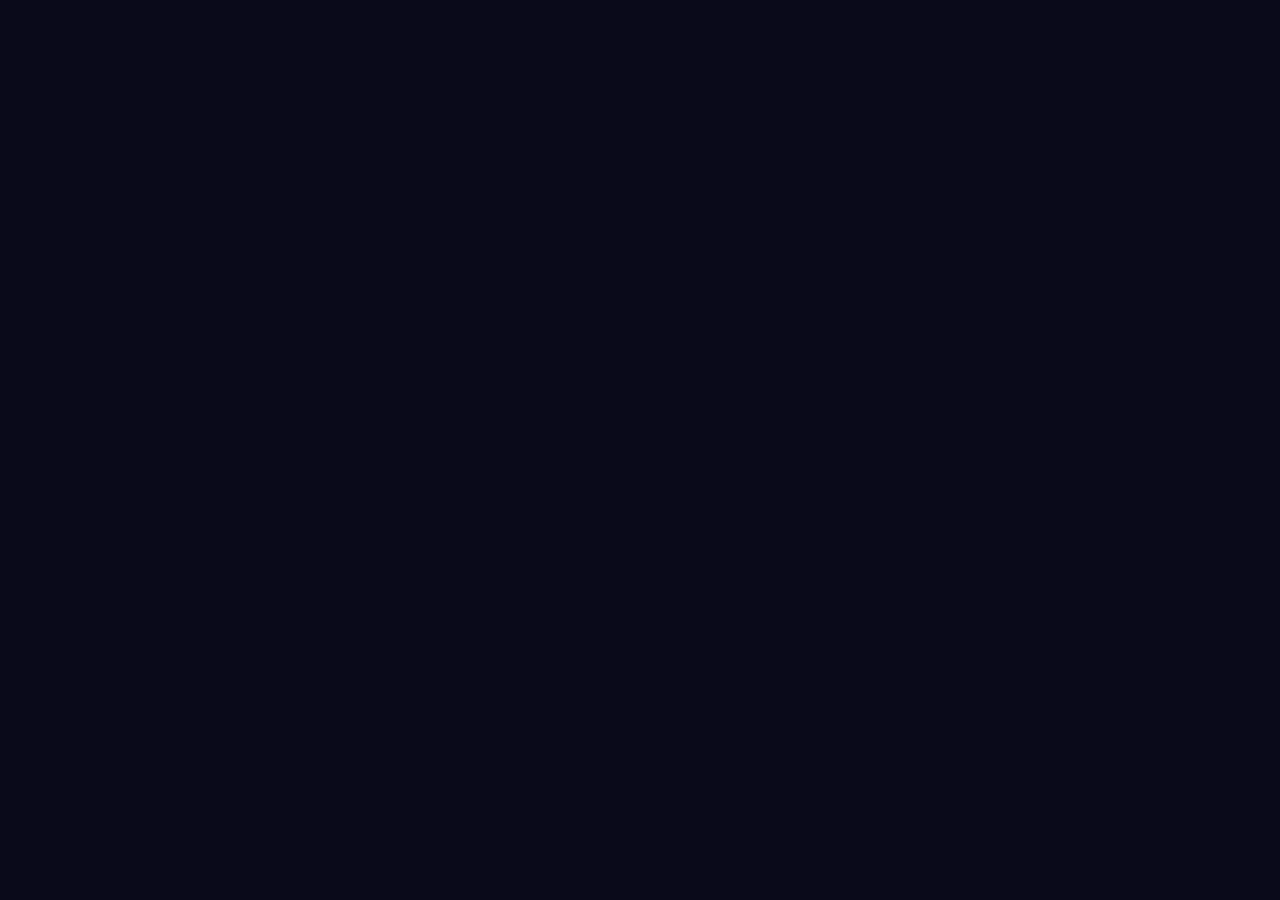
==== department/index.html @ 4e2db3f0 "department-1" ====
<!DOCTYPE html>
<html lang="ru">
  <head>
    <meta charset="UTF-8" />
    <meta name="viewport" content="width=device-width, initial-scale=1.0, maximum-scale=1.0, user-scalable=no" />
    <meta name="theme-color" content="#1a1a1a" />
    <link rel="icon" href="./icon.ico" />
    <title>Отдел Водоснабжения</title>
    <meta name="description" content="Idle-кликер про водоснабжение на Марсе" />
    <style>
      /* Nunito — округлый «конфетный» шрифт с кириллицей (Candy Crush / Funtique).
         Файлы в public/fonts/; грузятся в BootScene до старта MainScene. */
      @font-face {
        font-family: 'Nunito';
        font-style: normal;
        font-weight: 400;
        font-display: swap;
        src: url('fonts/nunito-400.ttf') format('truetype');
      }
      @font-face {
        font-family: 'Nunito';
        font-style: normal;
        font-weight: 700;
        font-display: swap;
        src: url('fonts/nunito-700.ttf') format('truetype');
      }
      /* Russo One — игровой «аркадный» шрифт для заголовков панелей (Р13).
         Один вес (400); субсет в public/fonts/ (кириллица + латиница + цифры). */
      @font-face {
        font-family: 'Russo One';
        font-style: normal;
        font-weight: 400;
        font-display: swap;
        src: url('fonts/russoone-400.ttf') format('truetype');
      }
      body {
        margin: 0;
        overflow: hidden;
        /* Фон страницы = Phaser backgroundColor (#0a0a1a): при Scale.EXPAND
           холст закрывает всё окно, но на долю секунды до/после resize и на
           случай любого зазора видно не белый, а фон игры. */
        background: #0a0a1a;
        font-family: 'Nunito', 'Segoe UI', sans-serif;
        /* Мобильные тапы: никакого браузерного выделения/зума/тап-хайлайта.
           В портрете (тач) быстрые многократные тапы иначе выставляли
           выделение «весь экран» (user-select) + dbl-tap-zoom. */
        user-select: none;
        -webkit-user-select: none;
        -ms-user-select: none;
        -webkit-tap-highlight-color: transparent;
      }
      canvas {
        display: block;
        user-select: none;
        -webkit-user-select: none;
        -ms-user-select: none;
        -webkit-tap-highlight-color: transparent;
        touch-action: none; /* Phaser сам обрабатывает тапы; браузер — нет */
      }
    </style>
    <!-- Слот для platform SDK-скрипта: vite.config.ts подставляет сюда
         скрипт нужного SDK по таргету сборки (см. TARGETS в vite.config.ts);
         для таргетов без внешнего скрипта слот остаётся пустым. -->
    
    <script type="module" crossorigin src="./assets/index-CKeennWS.js"></script>
    <link rel="modulepreload" crossorigin href="./assets/phaser-0RJB29YE.js">
  </head>
  <body>
    <div id="app"></div>
  </body>
</html>
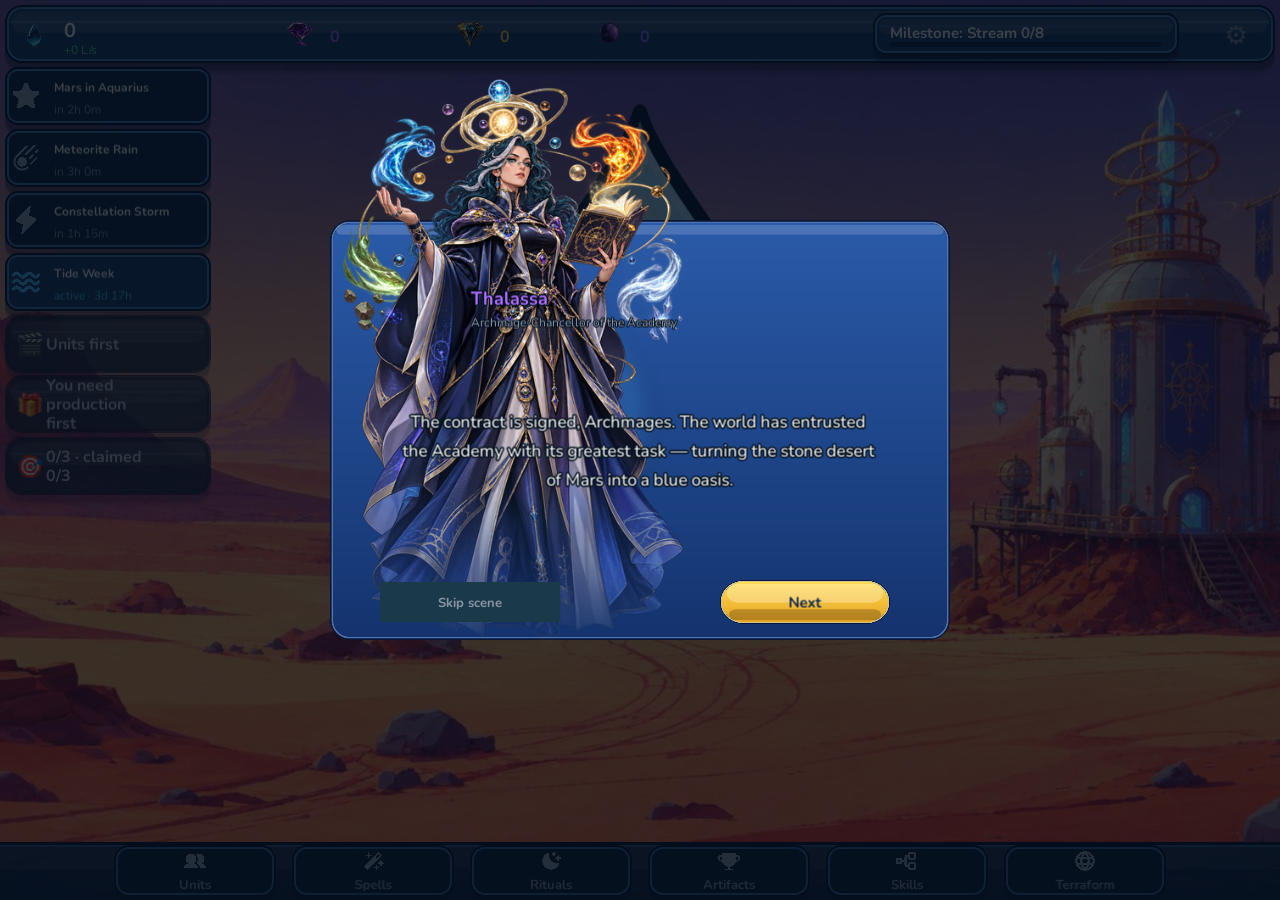
==== commit bf7c6ead: "фикс" ====
--- a/department/index.html
+++ b/department/index.html
@@ -61,8 +61,30 @@
     <!-- Слот для platform SDK-скрипта: vite.config.ts подставляет сюда
          скрипт нужного SDK по таргету сборки (см. TARGETS в vite.config.ts);
          для таргетов без внешнего скрипта слот остаётся пустым. -->
-    
-    <script type="module" crossorigin src="./assets/index-CKeennWS.js"></script>
+    <script>
+(function () {
+  try {
+    var rid = { request_id: "early_vk_init_1" };
+    if (window.AndroidBridge && typeof window.AndroidBridge.VKWebAppInit === "function") {
+      window.AndroidBridge.VKWebAppInit(JSON.stringify(rid));
+      return;
+    }
+    if (window.webkit && window.webkit.messageHandlers && window.webkit.messageHandlers.VKWebAppInit) {
+      window.webkit.messageHandlers.VKWebAppInit.postMessage(rid);
+      return;
+    }
+    if (window.parent && window.parent !== window) {
+      window.parent.postMessage({
+        handler: "VKWebAppInit",
+        params: rid,
+        type: "vk-connect",
+        connectVersion: "3.0.2"
+      }, "*");
+    }
+  } catch (e) { /* вне VK-контейнера — no-op */ }
+})();
+</script>
+    <script type="module" crossorigin src="./assets/index-BT0qfQiV.js"></script>
     <link rel="modulepreload" crossorigin href="./assets/phaser-0RJB29YE.js">
   </head>
   <body>
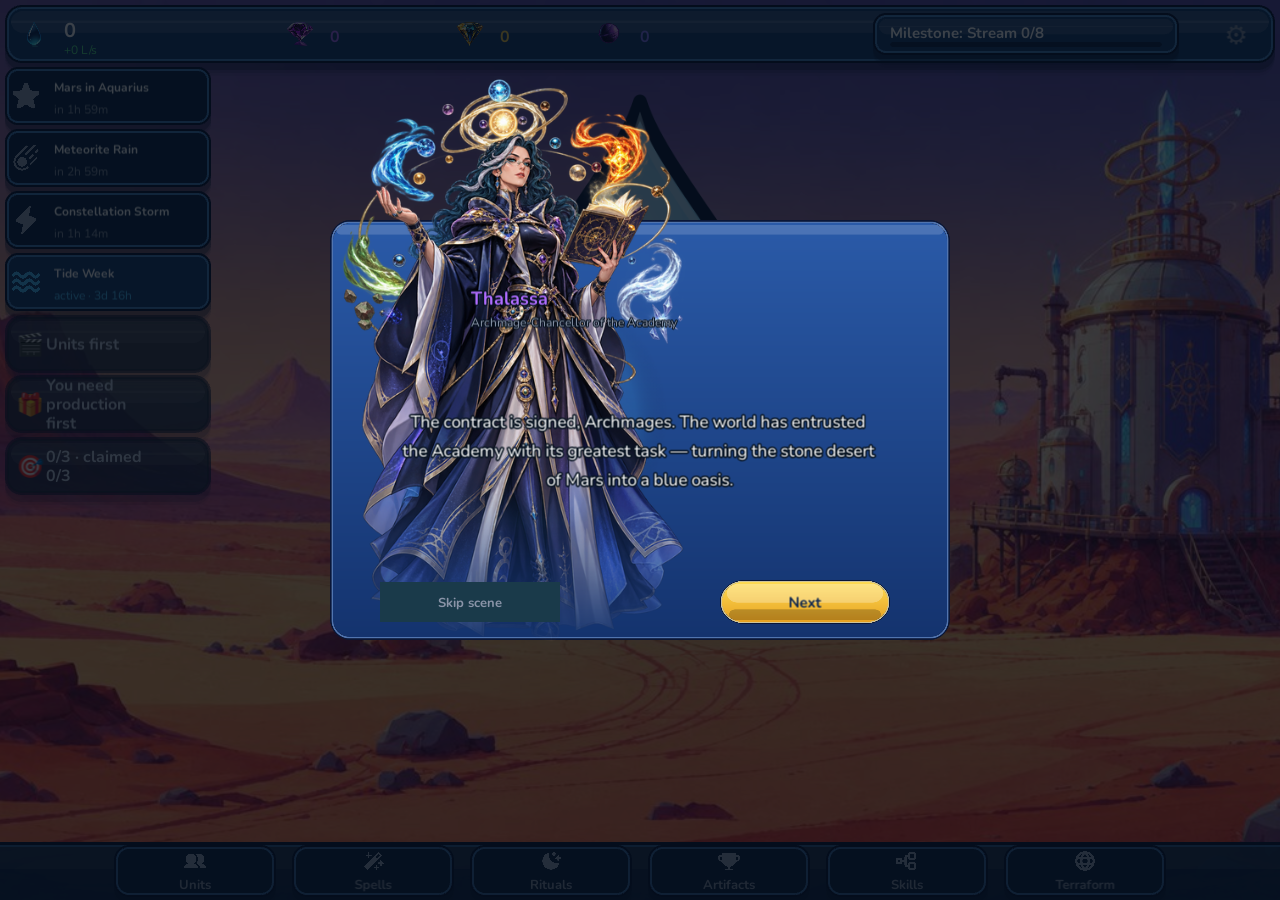
==== commit 23d30da9: "фикс 2" ====
--- a/department/index.html
+++ b/department/index.html
@@ -84,7 +84,7 @@
   } catch (e) { /* вне VK-контейнера — no-op */ }
 })();
 </script>
-    <script type="module" crossorigin src="./assets/index-BT0qfQiV.js"></script>
+    <script type="module" crossorigin src="./assets/index-CQ5cydov.js"></script>
     <link rel="modulepreload" crossorigin href="./assets/phaser-0RJB29YE.js">
   </head>
   <body>
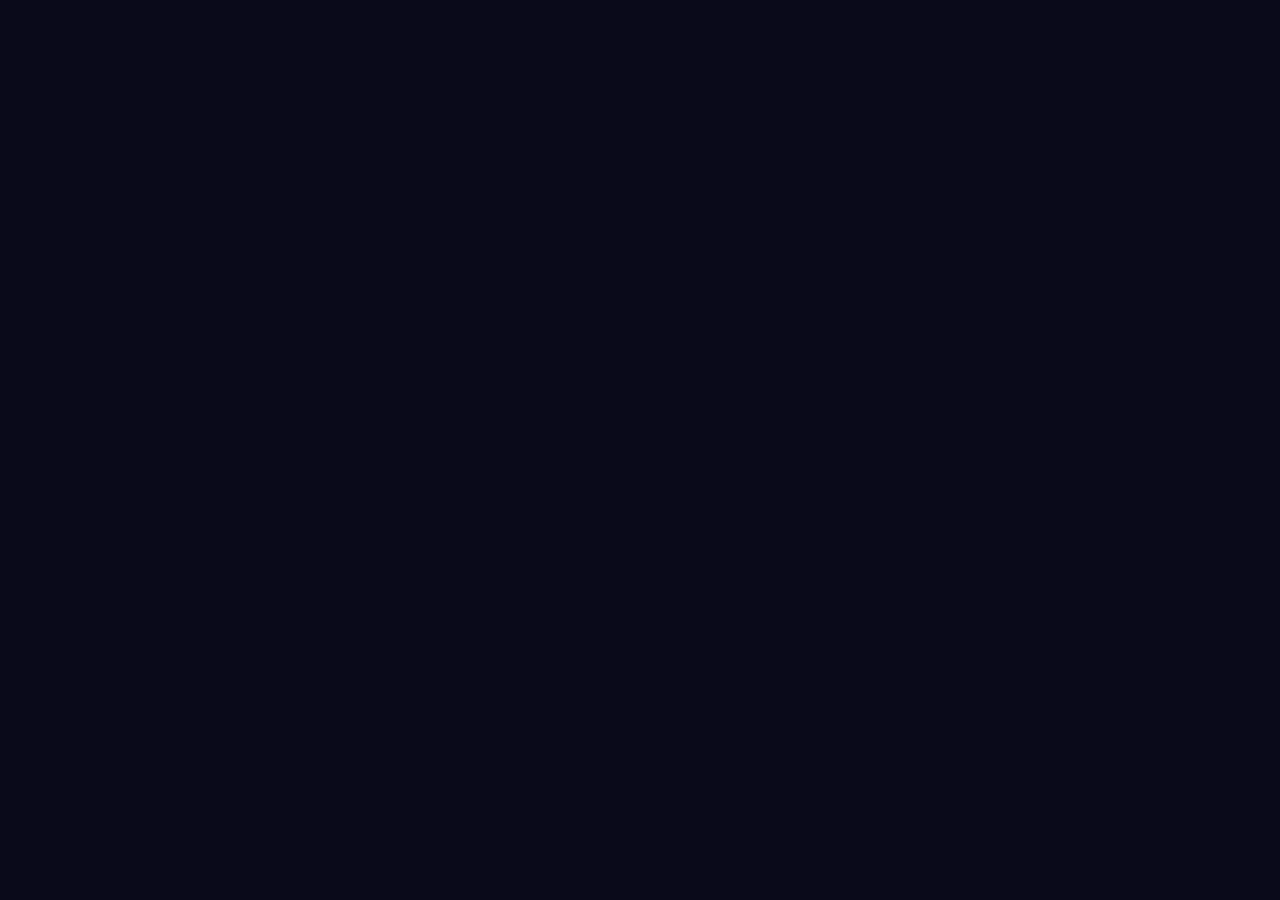
==== commit 4f5b4ba9: "фикс 3" ====
--- a/department/index.html
+++ b/department/index.html
@@ -61,30 +61,8 @@
     <!-- Слот для platform SDK-скрипта: vite.config.ts подставляет сюда
          скрипт нужного SDK по таргету сборки (см. TARGETS в vite.config.ts);
          для таргетов без внешнего скрипта слот остаётся пустым. -->
-    <script>
-(function () {
-  try {
-    var rid = { request_id: "early_vk_init_1" };
-    if (window.AndroidBridge && typeof window.AndroidBridge.VKWebAppInit === "function") {
-      window.AndroidBridge.VKWebAppInit(JSON.stringify(rid));
-      return;
-    }
-    if (window.webkit && window.webkit.messageHandlers && window.webkit.messageHandlers.VKWebAppInit) {
-      window.webkit.messageHandlers.VKWebAppInit.postMessage(rid);
-      return;
-    }
-    if (window.parent && window.parent !== window) {
-      window.parent.postMessage({
-        handler: "VKWebAppInit",
-        params: rid,
-        type: "vk-connect",
-        connectVersion: "3.0.2"
-      }, "*");
-    }
-  } catch (e) { /* вне VK-контейнера — no-op */ }
-})();
-</script>
-    <script type="module" crossorigin src="./assets/index-CQ5cydov.js"></script>
+    
+    <script type="module" crossorigin src="./assets/index-B7FPvk5X.js"></script>
     <link rel="modulepreload" crossorigin href="./assets/phaser-0RJB29YE.js">
   </head>
   <body>
